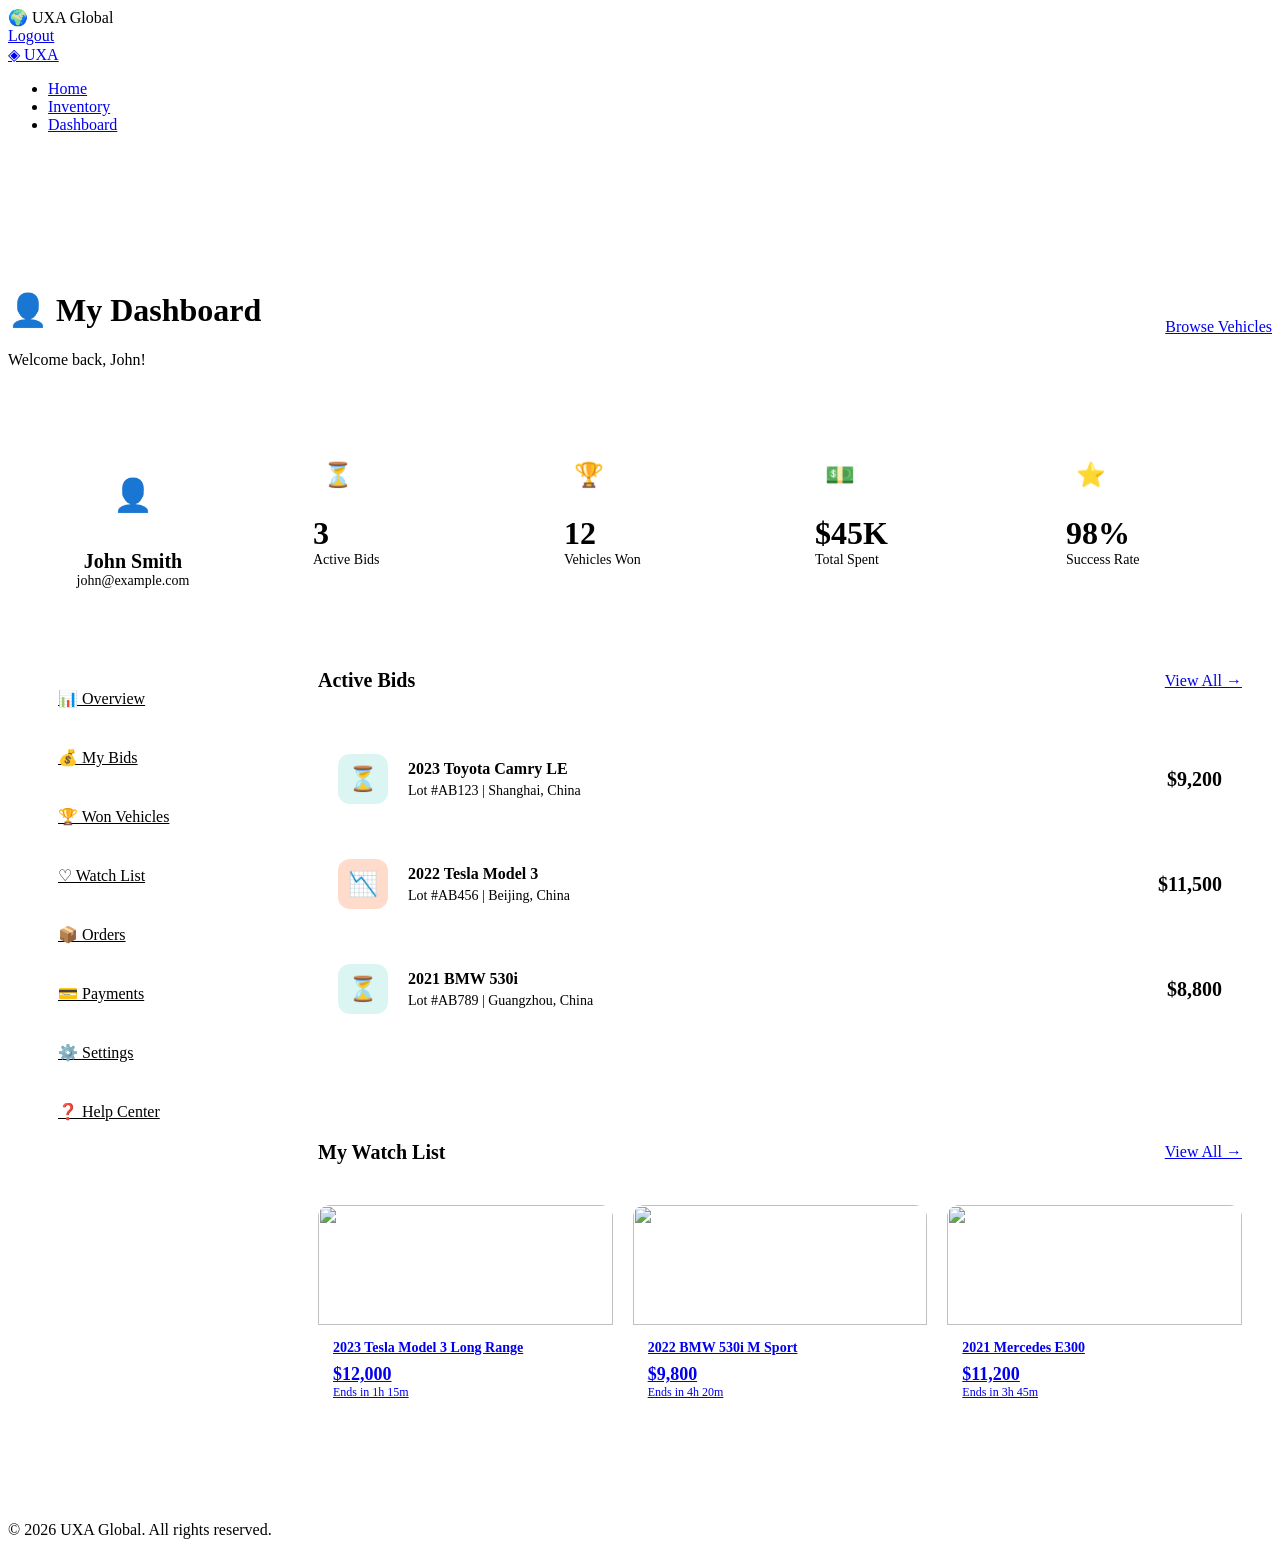
==== dashboard.html @ 8c390518 "Add files via upload" ====
<!DOCTYPE html>
<html lang="en">
<head>
    <meta charset="UTF-8">
    <meta name="viewport" content="width=device-width, initial-scale=1.0">
    <title>My Dashboard - UXA Global</title>
    <link rel="preconnect" href="https://fonts.googleapis.com">
    <link rel="preconnect" href="https://fonts.gstatic.com" crossorigin>
    <link href="https://fonts.googleapis.com/css2?family=Outfit:wght@300;400;500;600;700;800&family=Space+Mono:wght@400;700&display=swap" rel="stylesheet">
    <link rel="stylesheet" href="styles.css">
    <style>
        .dashboard-page { padding-top: 120px; padding-bottom: 60px; }
        .dashboard-header { display: flex; justify-content: space-between; align-items: center; margin-bottom: 40px; }
        .dashboard-title h1 { font-size: 32px; }
        .dashboard-title p { color: var(--text-muted); }
        
        .dashboard-layout { display: grid; grid-template-columns: 250px 1fr; gap: 30px; }
        
        .dashboard-sidebar { background: var(--bg-card); border-radius: 16px; padding: 30px; border: 1px solid var(--border); height: fit-content; }
        .sidebar-user { text-align: center; padding-bottom: 25px; border-bottom: 1px solid var(--border); margin-bottom: 25px; }
        .user-avatar {
            width: 80px; height: 80px; border-radius: 50%;
            background: var(--gradient);
            margin: 0 auto 15px;
            display: flex; align-items: center; justify-content: center;
            font-size: 32px;
        }
        .user-name { font-size: 20px; font-weight: 600; }
        .user-email { font-size: 14px; color: var(--text-muted); }
        .user-tier { 
            display: inline-block; background: var(--accent); 
            color: white; padding: 5px 15px; border-radius: 20px;
            font-size: 12px; margin-top: 10px;
        }
        
        .sidebar-menu { display: flex; flex-direction: column; gap: 10px; }
        .sidebar-menu a {
            padding: 15px 20px; border-radius: 10px;
            color: var(--text-muted); transition: all 0.3s;
        }
        .sidebar-menu a:hover, .sidebar-menu a.active {
            background: var(--bg);
            color: var(--accent);
        }
        
        .dashboard-content { display: flex; flex-direction: column; gap: 30px; }
        
        .stats-grid {
            display: grid;
            grid-template-columns: repeat(4, 1fr);
            gap: 20px;
        }
        .stat-card {
            background: var(--bg-card); border: 1px solid var(--border);
            border-radius: 16px; padding: 25px;
        }
        .stat-card-icon {
            width: 50px; height: 50px; border-radius: 12px;
            background: var(--bg); display: flex; align-items: center;
            justify-content: center; font-size: 24px; margin-bottom: 15px;
        }
        .stat-card-value { font-size: 32px; font-weight: 700; }
        .stat-card-label { color: var(--text-muted); font-size: 14px; }
        
        .content-section {
            background: var(--bg-card); border: 1px solid var(--border);
            border-radius: 16px; padding: 30px;
        }
        .section-header {
            display: flex; justify-content: space-between; align-items: center;
            margin-bottom: 25px;
        }
        .section-title { font-size: 20px; font-weight: 600; }
        
        .activity-list { display: flex; flex-direction: column; gap: 15px; }
        .activity-item {
            display: flex; align-items: center; gap: 20px;
            padding: 20px; background: var(--bg); border-radius: 12px;
        }
        .activity-icon {
            width: 50px; height: 50px; border-radius: 12px;
            display: flex; align-items: center; justify-content: center;
            font-size: 24px;
        }
        .activity-icon.winning { background: rgba(78, 205, 196, 0.2); }
        .activity-icon.outbid { background: rgba(255, 77, 0, 0.2); }
        .activity-icon.won { background: rgba(78, 205, 196, 0.2); }
        
        .activity-info { flex: 1; }
        .activity-title { font-weight: 600; margin-bottom: 5px; }
        .activity-meta { font-size: 14px; color: var(--text-muted); }
        .activity-price { font-size: 20px; font-weight: 700; color: var(--accent); }
        
        .watch-list { display: grid; grid-template-columns: repeat(3, 1fr); gap: 20px; }
        .watch-item {
            background: var(--bg); border-radius: 12px; overflow: hidden;
            transition: all 0.3s;
        }
        .watch-item:hover { transform: translateY(-5px); }
        .watch-img { height: 120px; overflow: hidden; }
        .watch-img img { width: 100%; height: 100%; object-fit: cover; }
        .watch-info { padding: 15px; }
        .watch-title { font-weight: 600; font-size: 14px; margin-bottom: 8px; white-space: nowrap; overflow: hidden; text-overflow: ellipsis; }
        .watch-price { font-size: 18px; font-weight: 700; color: var(--accent); }
        .watch-ends { font-size: 12px; color: var(--text-muted); }
        
        @media (max-width: 1200px) {
            .stats-grid { grid-template-columns: repeat(2, 1fr); }
            .watch-list { grid-template-columns: repeat(2, 1fr); }
        }
        @media (max-width: 768px) {
            .dashboard-layout { grid-template-columns: 1fr; }
            .stats-grid { grid-template-columns: 1fr; }
            .watch-list { grid-template-columns: 1fr; }
        }
    </style>
</head>
<body>
    <!-- Header -->
    <header class="header">
        <div class="header-top">
            <div class="container">
                <span class="hotline">🌍 UXA Global</span>
                <div class="header-actions">
                    <a href="#" class="btn-login">Logout</a>
                </div>
            </div>
        </div>
        <nav class="header-main">
            <div class="container">
                <a href="index.html" class="logo">
                    <span class="logo-icon">◈</span>
                    <span class="logo-text">UXA</span>
                </a>
                <ul class="nav-menu">
                    <li><a href="index.html">Home</a></li>
                    <li><a href="search.html">Inventory</a></li>
                    <li><a href="#" class="active">Dashboard</a></li>
                </ul>
            </div>
        </nav>
    </header>

    <!-- Dashboard -->
    <main class="dashboard-page">
        <div class="container">
            <div class="dashboard-header">
                <div class="dashboard-title">
                    <h1>👤 My Dashboard</h1>
                    <p>Welcome back, John!</p>
                </div>
                <a href="search.html" class="btn-register">Browse Vehicles</a>
            </div>
            
            <div class="dashboard-layout">
                <!-- Sidebar -->
                <aside class="dashboard-sidebar">
                    <div class="sidebar-user">
                        <div class="user-avatar">👤</div>
                        <div class="user-name">John Smith</div>
                        <div class="user-email">john@example.com</div>
                        <span class="user-tier">Premium Member</span>
                    </div>
                    <div class="sidebar-menu">
                        <a href="#" class="active">📊 Overview</a>
                        <a href="#">💰 My Bids</a>
                        <a href="#">🏆 Won Vehicles</a>
                        <a href="#">♡ Watch List</a>
                        <a href="#">📦 Orders</a>
                        <a href="#">💳 Payments</a>
                        <a href="#">⚙️ Settings</a>
                        <a href="#">❓ Help Center</a>
                    </div>
                </aside>
                
                <!-- Content -->
                <div class="dashboard-content">
                    <!-- Stats -->
                    <div class="stats-grid">
                        <div class="stat-card">
                            <div class="stat-card-icon">⏳</div>
                            <div class="stat-card-value">3</div>
                            <div class="stat-card-label">Active Bids</div>
                        </div>
                        <div class="stat-card">
                            <div class="stat-card-icon">🏆</div>
                            <div class="stat-card-value">12</div>
                            <div class="stat-card-label">Vehicles Won</div>
                        </div>
                        <div class="stat-card">
                            <div class="stat-card-icon">💵</div>
                            <div class="stat-card-value">$45K</div>
                            <div class="stat-card-label">Total Spent</div>
                        </div>
                        <div class="stat-card">
                            <div class="stat-card-icon">⭐</div>
                            <div class="stat-card-value">98%</div>
                            <div class="stat-card-label">Success Rate</div>
                        </div>
                    </div>
                    
                    <!-- Active Bids -->
                    <div class="content-section">
                        <div class="section-header">
                            <h2 class="section-title">Active Bids</h2>
                            <a href="#" class="view-all">View All →</a>
                        </div>
                        <div class="activity-list">
                            <div class="activity-item">
                                <div class="activity-icon winning">⏳</div>
                                <div class="activity-info">
                                    <div class="activity-title">2023 Toyota Camry LE</div>
                                    <div class="activity-meta">Lot #AB123 | Shanghai, China</div>
                                </div>
                                <div class="activity-price">$9,200</div>
                            </div>
                            <div class="activity-item">
                                <div class="activity-icon outbid">📉</div>
                                <div class="activity-info">
                                    <div class="activity-title">2022 Tesla Model 3</div>
                                    <div class="activity-meta">Lot #AB456 | Beijing, China</div>
                                </div>
                                <div class="activity-price">$11,500</div>
                            </div>
                            <div class="activity-item">
                                <div class="activity-icon winning">⏳</div>
                                <div class="activity-info">
                                    <div class="activity-title">2021 BMW 530i</div>
                                    <div class="activity-meta">Lot #AB789 | Guangzhou, China</div>
                                </div>
                                <div class="activity-price">$8,800</div>
                            </div>
                        </div>
                    </div>
                    
                    <!-- Watch List -->
                    <div class="content-section">
                        <div class="section-header">
                            <h2 class="section-title">My Watch List</h2>
                            <a href="#" class="view-all">View All →</a>
                        </div>
                        <div class="watch-list">
                            <a href="detail.html" class="watch-item">
                                <div class="watch-img">
                                    <img src="https://images.unsplash.com/photo-1560958089-b8a1929cea89?w=200&h=120&fit=crop" alt="">
                                </div>
                                <div class="watch-info">
                                    <div class="watch-title">2023 Tesla Model 3 Long Range</div>
                                    <div class="watch-price">$12,000</div>
                                    <div class="watch-ends">Ends in 1h 15m</div>
                                </div>
                            </a>
                            <a href="detail.html" class="watch-item">
                                <div class="watch-img">
                                    <img src="https://images.unsplash.com/photo-1555215695-3004980ad54e?w=200&h=120&fit=crop" alt="">
                                </div>
                                <div class="watch-info">
                                    <div class="watch-title">2022 BMW 530i M Sport</div>
                                    <div class="watch-price">$9,800</div>
                                    <div class="watch-ends">Ends in 4h 20m</div>
                                </div>
                            </a>
                            <a href="detail.html" class="watch-item">
                                <div class="watch-img">
                                    <img src="https://images.unsplash.com/photo-1542362567-b07e54358753?w=200&h=120&fit=crop" alt="">
                                </div>
                                <div class="watch-info">
                                    <div class="watch-title">2021 Mercedes E300</div>
                                    <div class="watch-price">$11,200</div>
                                    <div class="watch-ends">Ends in 3h 45m</div>
                                </div>
                            </a>
                        </div>
                    </div>
                </div>
            </div>
        </div>
    </main>

    <!-- Footer -->
    <footer class="footer">
        <div class="container">
            <div class="footer-bottom">
                <p>© 2026 UXA Global. All rights reserved.</p>
            </div>
        </div>
    </footer>
</body>
</html>
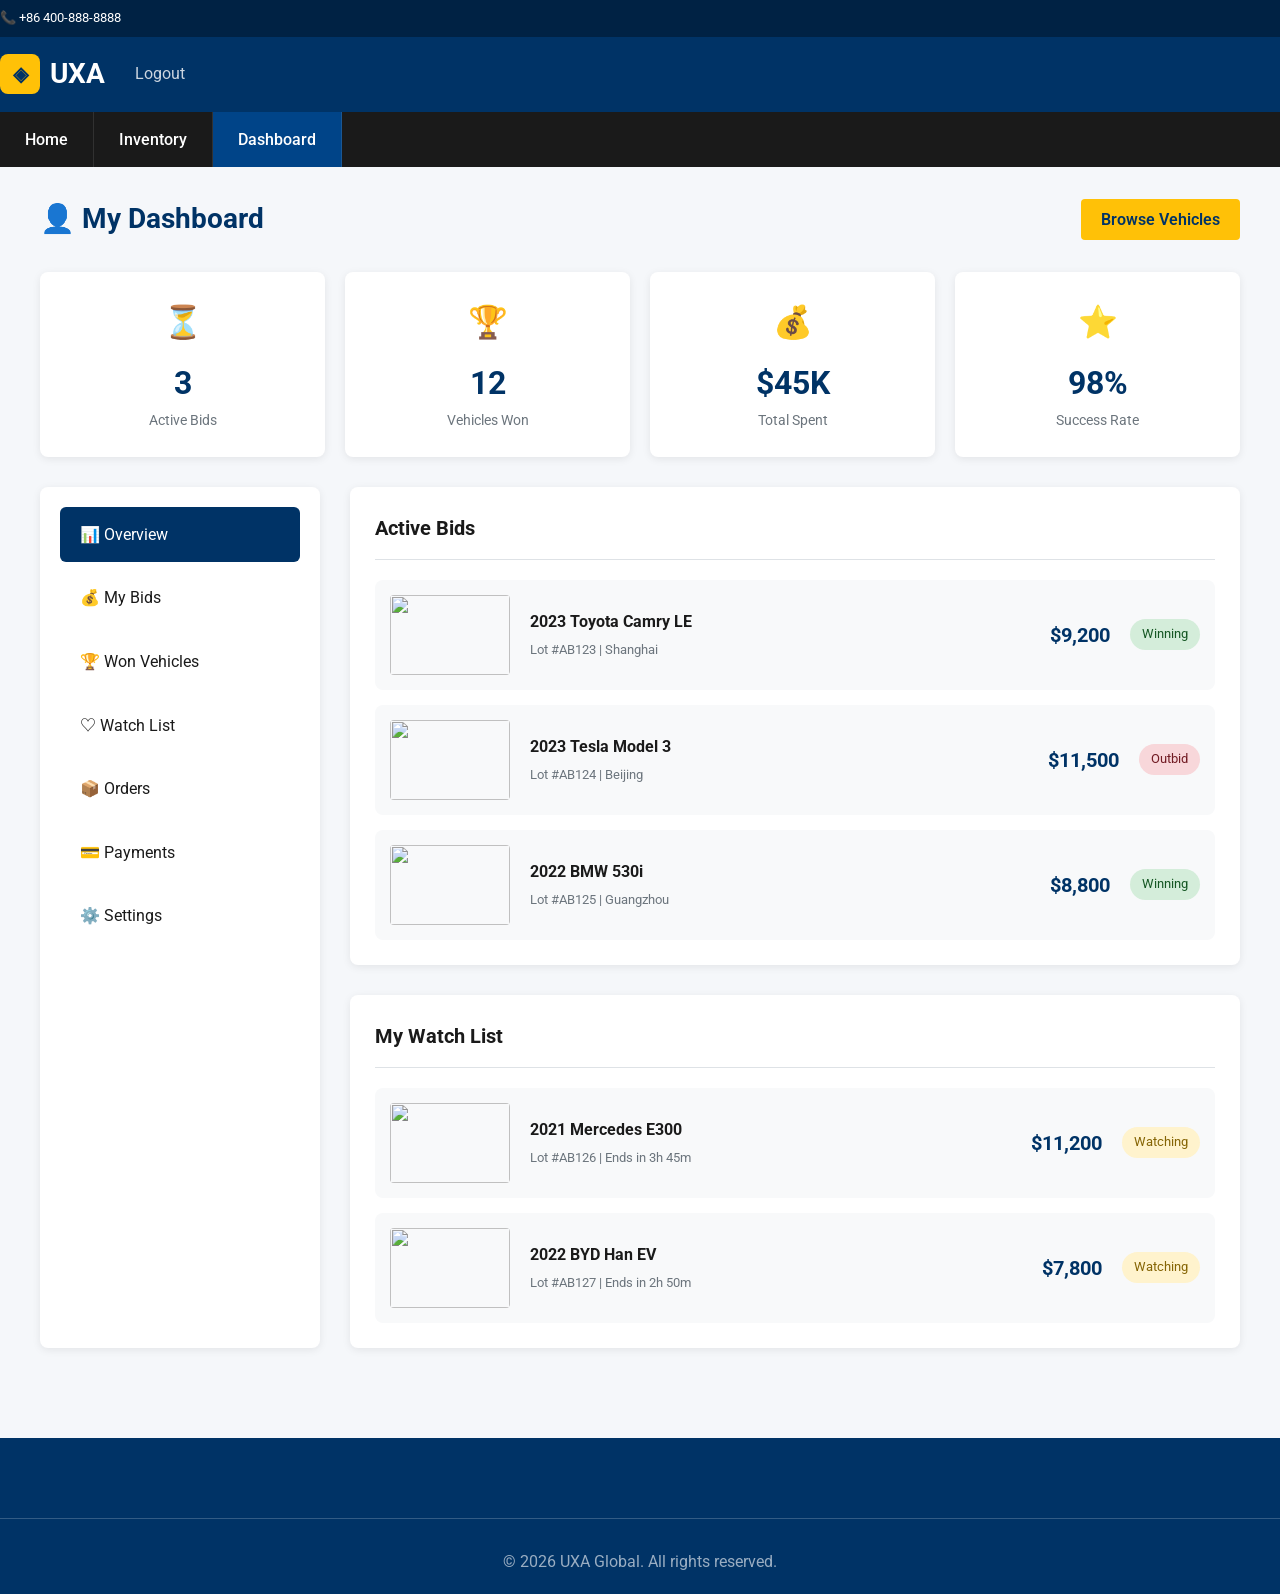
==== commit c2884e11: "Add files via upload" ====
--- a/dashboard.html
+++ b/dashboard.html
@@ -4,115 +4,126 @@
     <meta charset="UTF-8">
     <meta name="viewport" content="width=device-width, initial-scale=1.0">
     <title>My Dashboard - UXA Global</title>
-    <link rel="preconnect" href="https://fonts.googleapis.com">
-    <link rel="preconnect" href="https://fonts.gstatic.com" crossorigin>
-    <link href="https://fonts.googleapis.com/css2?family=Outfit:wght@300;400;500;600;700;800&family=Space+Mono:wght@400;700&display=swap" rel="stylesheet">
+    <link href="https://fonts.googleapis.com/css2?family=Noto+Sans+SC:wght@400;500;700&family=Roboto:wght@400;500;700&display=swap" rel="stylesheet">
     <link rel="stylesheet" href="styles.css">
     <style>
-        .dashboard-page { padding-top: 120px; padding-bottom: 60px; }
-        .dashboard-header { display: flex; justify-content: space-between; align-items: center; margin-bottom: 40px; }
-        .dashboard-title h1 { font-size: 32px; }
-        .dashboard-title p { color: var(--text-muted); }
-        
-        .dashboard-layout { display: grid; grid-template-columns: 250px 1fr; gap: 30px; }
-        
-        .dashboard-sidebar { background: var(--bg-card); border-radius: 16px; padding: 30px; border: 1px solid var(--border); height: fit-content; }
-        .sidebar-user { text-align: center; padding-bottom: 25px; border-bottom: 1px solid var(--border); margin-bottom: 25px; }
-        .user-avatar {
-            width: 80px; height: 80px; border-radius: 50%;
-            background: var(--gradient);
-            margin: 0 auto 15px;
-            display: flex; align-items: center; justify-content: center;
-            font-size: 32px;
-        }
-        .user-name { font-size: 20px; font-weight: 600; }
-        .user-email { font-size: 14px; color: var(--text-muted); }
-        .user-tier { 
-            display: inline-block; background: var(--accent); 
-            color: white; padding: 5px 15px; border-radius: 20px;
-            font-size: 12px; margin-top: 10px;
-        }
-        
-        .sidebar-menu { display: flex; flex-direction: column; gap: 10px; }
-        .sidebar-menu a {
-            padding: 15px 20px; border-radius: 10px;
-            color: var(--text-muted); transition: all 0.3s;
-        }
-        .sidebar-menu a:hover, .sidebar-menu a.active {
-            background: var(--bg);
-            color: var(--accent);
-        }
-        
-        .dashboard-content { display: flex; flex-direction: column; gap: 30px; }
-        
-        .stats-grid {
+        .dashboard-page { padding: 30px 0; }
+        .dashboard-container { max-width: 1400px; margin: 0 auto; padding: 0 40px; }
+        
+        .dashboard-header {
+            display: flex;
+            justify-content: space-between;
+            align-items: center;
+            margin-bottom: 30px;
+        }
+        .dashboard-header h1 { font-size: 28px; color: var(--primary); }
+        
+        .stats-row {
             display: grid;
             grid-template-columns: repeat(4, 1fr);
             gap: 20px;
+            margin-bottom: 30px;
         }
         .stat-card {
-            background: var(--bg-card); border: 1px solid var(--border);
-            border-radius: 16px; padding: 25px;
-        }
-        .stat-card-icon {
-            width: 50px; height: 50px; border-radius: 12px;
-            background: var(--bg); display: flex; align-items: center;
-            justify-content: center; font-size: 24px; margin-bottom: 15px;
-        }
-        .stat-card-value { font-size: 32px; font-weight: 700; }
-        .stat-card-label { color: var(--text-muted); font-size: 14px; }
-        
-        .content-section {
-            background: var(--bg-card); border: 1px solid var(--border);
-            border-radius: 16px; padding: 30px;
-        }
-        .section-header {
-            display: flex; justify-content: space-between; align-items: center;
-            margin-bottom: 25px;
-        }
-        .section-title { font-size: 20px; font-weight: 600; }
-        
-        .activity-list { display: flex; flex-direction: column; gap: 15px; }
-        .activity-item {
-            display: flex; align-items: center; gap: 20px;
-            padding: 20px; background: var(--bg); border-radius: 12px;
-        }
-        .activity-icon {
-            width: 50px; height: 50px; border-radius: 12px;
-            display: flex; align-items: center; justify-content: center;
-            font-size: 24px;
-        }
-        .activity-icon.winning { background: rgba(78, 205, 196, 0.2); }
-        .activity-icon.outbid { background: rgba(255, 77, 0, 0.2); }
-        .activity-icon.won { background: rgba(78, 205, 196, 0.2); }
-        
-        .activity-info { flex: 1; }
-        .activity-title { font-weight: 600; margin-bottom: 5px; }
-        .activity-meta { font-size: 14px; color: var(--text-muted); }
-        .activity-price { font-size: 20px; font-weight: 700; color: var(--accent); }
-        
-        .watch-list { display: grid; grid-template-columns: repeat(3, 1fr); gap: 20px; }
-        .watch-item {
-            background: var(--bg); border-radius: 12px; overflow: hidden;
+            background: white;
+            padding: 25px;
+            border-radius: 8px;
+            box-shadow: 0 2px 8px rgba(0,0,0,0.08);
+            text-align: center;
+        }
+        .stat-card .icon {
+            font-size: 32px;
+            margin-bottom: 10px;
+        }
+        .stat-card .value {
+            font-size: 32px;
+            font-weight: 700;
+            color: var(--primary);
+        }
+        .stat-card .label {
+            color: var(--gray);
+            font-size: 14px;
+        }
+        
+        .dashboard-grid {
+            display: grid;
+            grid-template-columns: 280px 1fr;
+            gap: 30px;
+        }
+        
+        .sidebar-menu {
+            background: white;
+            border-radius: 8px;
+            padding: 20px;
+            box-shadow: 0 2px 8px rgba(0,0,0,0.08);
+        }
+        .sidebar-menu a {
+            display: block;
+            padding: 15px 20px;
+            border-radius: 6px;
+            margin-bottom: 8px;
+            color: var(--dark);
             transition: all 0.3s;
         }
-        .watch-item:hover { transform: translateY(-5px); }
-        .watch-img { height: 120px; overflow: hidden; }
-        .watch-img img { width: 100%; height: 100%; object-fit: cover; }
-        .watch-info { padding: 15px; }
-        .watch-title { font-weight: 600; font-size: 14px; margin-bottom: 8px; white-space: nowrap; overflow: hidden; text-overflow: ellipsis; }
-        .watch-price { font-size: 18px; font-weight: 700; color: var(--accent); }
-        .watch-ends { font-size: 12px; color: var(--text-muted); }
-        
-        @media (max-width: 1200px) {
-            .stats-grid { grid-template-columns: repeat(2, 1fr); }
-            .watch-list { grid-template-columns: repeat(2, 1fr); }
-        }
-        @media (max-width: 768px) {
-            .dashboard-layout { grid-template-columns: 1fr; }
-            .stats-grid { grid-template-columns: 1fr; }
-            .watch-list { grid-template-columns: 1fr; }
-        }
+        .sidebar-menu a:hover,
+        .sidebar-menu a.active {
+            background: var(--primary);
+            color: white;
+        }
+        
+        .content-area {
+            display: flex;
+            flex-direction: column;
+            gap: 30px;
+        }
+        
+        .section-card {
+            background: white;
+            border-radius: 8px;
+            padding: 25px;
+            box-shadow: 0 2px 8px rgba(0,0,0,0.08);
+        }
+        .section-card h2 {
+            font-size: 20px;
+            margin-bottom: 20px;
+            padding-bottom: 15px;
+            border-bottom: 1px solid var(--border);
+        }
+        
+        .vehicle-list-mini {
+            display: flex;
+            flex-direction: column;
+            gap: 15px;
+        }
+        .vehicle-item-mini {
+            display: flex;
+            align-items: center;
+            gap: 20px;
+            padding: 15px;
+            background: var(--light-gray);
+            border-radius: 8px;
+        }
+        .vehicle-item-mini img {
+            width: 120px;
+            height: 80px;
+            border-radius: 4px;
+            object-fit: cover;
+        }
+        .vehicle-item-mini .info { flex: 1; }
+        .vehicle-item-mini h4 { font-size: 16px; margin-bottom: 5px; }
+        .vehicle-item-mini .meta { font-size: 13px; color: var(--gray); }
+        .vehicle-item-mini .price {
+            font-size: 20px;
+            font-weight: 700;
+            color: var(--primary);
+        }
+        .vehicle-item-mini .status {
+            font-size: 13px;
+            padding: 5px 12px;
+            border-radius: 20px;
+        }
+        .status.winning { background: #D4EDDA; color: #155724; }
+        .status.outbid { background: #F8D7DA; color: #721C24; }
     </style>
 </head>
 <body>
@@ -120,22 +131,26 @@
     <header class="header">
         <div class="header-top">
             <div class="container">
-                <span class="hotline">🌍 UXA Global</span>
+                <span>📞 +86 400-888-8888</span>
+            </div>
+        </div>
+        <div class="header-main">
+            <div class="container">
+                <a href="index.html" class="logo">
+                    <div class="logo-icon">◈</div>
+                    <span>UXA</span>
+                </a>
                 <div class="header-actions">
                     <a href="#" class="btn-login">Logout</a>
                 </div>
             </div>
         </div>
-        <nav class="header-main">
+        <nav class="nav-bar">
             <div class="container">
-                <a href="index.html" class="logo">
-                    <span class="logo-icon">◈</span>
-                    <span class="logo-text">UXA</span>
-                </a>
                 <ul class="nav-menu">
                     <li><a href="index.html">Home</a></li>
                     <li><a href="search.html">Inventory</a></li>
-                    <li><a href="#" class="active">Dashboard</a></li>
+                    <li><a href="dashboard.html" style="background:var(--primary-light);">Dashboard</a></li>
                 </ul>
             </div>
         </nav>
@@ -143,133 +158,101 @@
 
     <!-- Dashboard -->
     <main class="dashboard-page">
-        <div class="container">
+        <div class="dashboard-container">
             <div class="dashboard-header">
-                <div class="dashboard-title">
-                    <h1>👤 My Dashboard</h1>
-                    <p>Welcome back, John!</p>
-                </div>
+                <h1>👤 My Dashboard</h1>
                 <a href="search.html" class="btn-register">Browse Vehicles</a>
             </div>
             
-            <div class="dashboard-layout">
-                <!-- Sidebar -->
-                <aside class="dashboard-sidebar">
-                    <div class="sidebar-user">
-                        <div class="user-avatar">👤</div>
-                        <div class="user-name">John Smith</div>
-                        <div class="user-email">john@example.com</div>
-                        <span class="user-tier">Premium Member</span>
-                    </div>
-                    <div class="sidebar-menu">
-                        <a href="#" class="active">📊 Overview</a>
-                        <a href="#">💰 My Bids</a>
-                        <a href="#">🏆 Won Vehicles</a>
-                        <a href="#">♡ Watch List</a>
-                        <a href="#">📦 Orders</a>
-                        <a href="#">💳 Payments</a>
-                        <a href="#">⚙️ Settings</a>
-                        <a href="#">❓ Help Center</a>
-                    </div>
+            <div class="stats-row">
+                <div class="stat-card">
+                    <div class="icon">⏳</div>
+                    <div class="value">3</div>
+                    <div class="label">Active Bids</div>
+                </div>
+                <div class="stat-card">
+                    <div class="icon">🏆</div>
+                    <div class="value">12</div>
+                    <div class="label">Vehicles Won</div>
+                </div>
+                <div class="stat-card">
+                    <div class="icon">💰</div>
+                    <div class="value">$45K</div>
+                    <div class="label">Total Spent</div>
+                </div>
+                <div class="stat-card">
+                    <div class="icon">⭐</div>
+                    <div class="value">98%</div>
+                    <div class="label">Success Rate</div>
+                </div>
+            </div>
+            
+            <div class="dashboard-grid">
+                <aside class="sidebar-menu">
+                    <a href="#" class="active">📊 Overview</a>
+                    <a href="#">💰 My Bids</a>
+                    <a href="#">🏆 Won Vehicles</a>
+                    <a href="#">♡ Watch List</a>
+                    <a href="#">📦 Orders</a>
+                    <a href="#">💳 Payments</a>
+                    <a href="#">⚙️ Settings</a>
                 </aside>
                 
-                <!-- Content -->
-                <div class="dashboard-content">
-                    <!-- Stats -->
-                    <div class="stats-grid">
-                        <div class="stat-card">
-                            <div class="stat-card-icon">⏳</div>
-                            <div class="stat-card-value">3</div>
-                            <div class="stat-card-label">Active Bids</div>
-                        </div>
-                        <div class="stat-card">
-                            <div class="stat-card-icon">🏆</div>
-                            <div class="stat-card-value">12</div>
-                            <div class="stat-card-label">Vehicles Won</div>
-                        </div>
-                        <div class="stat-card">
-                            <div class="stat-card-icon">💵</div>
-                            <div class="stat-card-value">$45K</div>
-                            <div class="stat-card-label">Total Spent</div>
-                        </div>
-                        <div class="stat-card">
-                            <div class="stat-card-icon">⭐</div>
-                            <div class="stat-card-value">98%</div>
-                            <div class="stat-card-label">Success Rate</div>
+                <div class="content-area">
+                    <div class="section-card">
+                        <h2>Active Bids</h2>
+                        <div class="vehicle-list-mini">
+                            <div class="vehicle-item-mini">
+                                <img src="https://images.unsplash.com/photo-1552519507-da3b142c6e3d?w=120&h=80&fit=crop" alt="">
+                                <div class="info">
+                                    <h4>2023 Toyota Camry LE</h4>
+                                    <div class="meta">Lot #AB123 | Shanghai</div>
+                                </div>
+                                <div class="price">$9,200</div>
+                                <span class="status winning">Winning</span>
+                            </div>
+                            <div class="vehicle-item-mini">
+                                <img src="https://images.unsplash.com/photo-1560958089-b8a1929cea89?w=120&h=80&fit=crop" alt="">
+                                <div class="info">
+                                    <h4>2023 Tesla Model 3</h4>
+                                    <div class="meta">Lot #AB124 | Beijing</div>
+                                </div>
+                                <div class="price">$11,500</div>
+                                <span class="status outbid">Outbid</span>
+                            </div>
+                            <div class="vehicle-item-mini">
+                                <img src="https://images.unsplash.com/photo-1555215695-3004980ad54e?w=120&h=80&fit=crop" alt="">
+                                <div class="info">
+                                    <h4>2022 BMW 530i</h4>
+                                    <div class="meta">Lot #AB125 | Guangzhou</div>
+                                </div>
+                                <div class="price">$8,800</div>
+                                <span class="status winning">Winning</span>
+                            </div>
                         </div>
                     </div>
                     
-                    <!-- Active Bids -->
-                    <div class="content-section">
-                        <div class="section-header">
-                            <h2 class="section-title">Active Bids</h2>
-                            <a href="#" class="view-all">View All →</a>
-                        </div>
-                        <div class="activity-list">
-                            <div class="activity-item">
-                                <div class="activity-icon winning">⏳</div>
-                                <div class="activity-info">
-                                    <div class="activity-title">2023 Toyota Camry LE</div>
-                                    <div class="activity-meta">Lot #AB123 | Shanghai, China</div>
-                                </div>
-                                <div class="activity-price">$9,200</div>
-                            </div>
-                            <div class="activity-item">
-                                <div class="activity-icon outbid">📉</div>
-                                <div class="activity-info">
-                                    <div class="activity-title">2022 Tesla Model 3</div>
-                                    <div class="activity-meta">Lot #AB456 | Beijing, China</div>
-                                </div>
-                                <div class="activity-price">$11,500</div>
-                            </div>
-                            <div class="activity-item">
-                                <div class="activity-icon winning">⏳</div>
-                                <div class="activity-info">
-                                    <div class="activity-title">2021 BMW 530i</div>
-                                    <div class="activity-meta">Lot #AB789 | Guangzhou, China</div>
-                                </div>
-                                <div class="activity-price">$8,800</div>
-                            </div>
-                        </div>
-                    </div>
-                    
-                    <!-- Watch List -->
-                    <div class="content-section">
-                        <div class="section-header">
-                            <h2 class="section-title">My Watch List</h2>
-                            <a href="#" class="view-all">View All →</a>
-                        </div>
-                        <div class="watch-list">
-                            <a href="detail.html" class="watch-item">
-                                <div class="watch-img">
-                                    <img src="https://images.unsplash.com/photo-1560958089-b8a1929cea89?w=200&h=120&fit=crop" alt="">
-                                </div>
-                                <div class="watch-info">
-                                    <div class="watch-title">2023 Tesla Model 3 Long Range</div>
-                                    <div class="watch-price">$12,000</div>
-                                    <div class="watch-ends">Ends in 1h 15m</div>
-                                </div>
-                            </a>
-                            <a href="detail.html" class="watch-item">
-                                <div class="watch-img">
-                                    <img src="https://images.unsplash.com/photo-1555215695-3004980ad54e?w=200&h=120&fit=crop" alt="">
-                                </div>
-                                <div class="watch-info">
-                                    <div class="watch-title">2022 BMW 530i M Sport</div>
-                                    <div class="watch-price">$9,800</div>
-                                    <div class="watch-ends">Ends in 4h 20m</div>
-                                </div>
-                            </a>
-                            <a href="detail.html" class="watch-item">
-                                <div class="watch-img">
-                                    <img src="https://images.unsplash.com/photo-1542362567-b07e54358753?w=200&h=120&fit=crop" alt="">
-                                </div>
-                                <div class="watch-info">
-                                    <div class="watch-title">2021 Mercedes E300</div>
-                                    <div class="watch-price">$11,200</div>
-                                    <div class="watch-ends">Ends in 3h 45m</div>
-                                </div>
-                            </a>
+                    <div class="section-card">
+                        <h2>My Watch List</h2>
+                        <div class="vehicle-list-mini">
+                            <div class="vehicle-item-mini">
+                                <img src="https://images.unsplash.com/photo-1542362567-b07e54358753?w=120&h=80&fit=crop" alt="">
+                                <div class="info">
+                                    <h4>2021 Mercedes E300</h4>
+                                    <div class="meta">Lot #AB126 | Ends in 3h 45m</div>
+                                </div>
+                                <div class="price">$11,200</div>
+                                <span class="status" style="background:#FFF3CD;color:#856404;">Watching</span>
+                            </div>
+                            <div class="vehicle-item-mini">
+                                <img src="https://images.unsplash.com/photo-1617788138017-80ad40651399?w=120&h=80&fit=crop" alt="">
+                                <div class="info">
+                                    <h4>2022 BYD Han EV</h4>
+                                    <div class="meta">Lot #AB127 | Ends in 2h 50m</div>
+                                </div>
+                                <div class="price">$7,800</div>
+                                <span class="status" style="background:#FFF3CD;color:#856404;">Watching</span>
+                            </div>
                         </div>
                     </div>
                 </div>
@@ -279,10 +262,8 @@
 
     <!-- Footer -->
     <footer class="footer">
-        <div class="container">
-            <div class="footer-bottom">
-                <p>© 2026 UXA Global. All rights reserved.</p>
-            </div>
+        <div class="footer-bottom">
+            <p>© 2026 UXA Global. All rights reserved.</p>
         </div>
     </footer>
 </body>
--- a/styles.css
+++ b/styles.css
@@ -0,0 +1,538 @@
+/* UXA Global - Pro Auction Platform Styles */
+@import url('https://fonts.googleapis.com/css2?family=Noto+Sans+SC:wght@400;500;700&family=Roboto:wght@400;500;700&display=swap');
+
+:root {
+    --primary: #003366;
+    --primary-dark: #002244;
+    --primary-light: #004488;
+    --accent: #FFC107;
+    --accent-hover: #FFD54F;
+    --blue: #007BFF;
+    --blue-hover: #0056B3;
+    --green: #28A745;
+    --green-hover: #1E7E34;
+    --red: #DC3545;
+    --dark: #1a1a1a;
+    --gray: #6c757d;
+    --light-gray: #f8f9fa;
+    --border: #dee2e6;
+    --bg: #f5f7fa;
+    --white: #ffffff;
+}
+
+* {
+    margin: 0;
+    padding: 0;
+    box-sizing: border-box;
+}
+
+body {
+    font-family: 'Roboto', 'Noto Sans SC', sans-serif;
+    background: var(--bg);
+    color: var(--dark);
+    line-height: 1.6;
+}
+
+a { text-decoration: none; color: inherit; }
+ul { list-style: none; }
+
+/* Header */
+.header {
+    background: var(--primary);
+    color: white;
+}
+
+.header-top {
+    background: var(--primary-dark);
+    padding: 8px 0;
+    font-size: 13px;
+}
+
+.header-top .container {
+    display: flex;
+    justify-content: space-between;
+    align-items: center;
+}
+
+.header-main {
+    padding: 15px 0;
+}
+
+.header-main .container {
+    display: flex;
+    align-items: center;
+    gap: 30px;
+}
+
+.logo {
+    display: flex;
+    align-items: center;
+    gap: 10px;
+    font-size: 28px;
+    font-weight: 700;
+}
+
+.logo-icon {
+    width: 40px;
+    height: 40px;
+    background: var(--accent);
+    border-radius: 8px;
+    display: flex;
+    align-items: center;
+    justify-content: center;
+    color: var(--primary);
+    font-size: 20px;
+}
+
+.logo span { color: white; }
+
+.search-box {
+    flex: 1;
+    display: flex;
+    max-width: 600px;
+}
+
+.search-box input {
+    flex: 1;
+    padding: 12px 20px;
+    border: none;
+    border-radius: 4px 0 0 4px;
+    font-size: 14px;
+    outline: none;
+}
+
+.search-box button {
+    background: var(--accent);
+    border: none;
+    padding: 12px 25px;
+    border-radius: 0 4px 4px 0;
+    font-weight: 600;
+    color: var(--primary);
+    cursor: pointer;
+    transition: background 0.3s;
+}
+
+.search-box button:hover {
+    background: var(--accent-hover);
+}
+
+.header-actions {
+    display: flex;
+    align-items: center;
+    gap: 20px;
+}
+
+.header-actions select {
+    background: transparent;
+    border: 1px solid rgba(255,255,255,0.3);
+    color: white;
+    padding: 6px 12px;
+    border-radius: 4px;
+    cursor: pointer;
+}
+
+.header-actions select option { color: var(--dark); }
+
+.btn-login {
+    color: white;
+    opacity: 0.8;
+}
+
+.btn-register {
+    background: var(--accent);
+    color: var(--primary);
+    padding: 8px 20px;
+    border-radius: 4px;
+    font-weight: 600;
+}
+
+/* Navigation */
+.nav-bar {
+    background: #1a1a1a;
+    padding: 0;
+}
+
+.nav-bar .container {
+    display: flex;
+    align-items: center;
+}
+
+.nav-menu {
+    display: flex;
+    gap: 0;
+}
+
+.nav-menu a {
+    display: block;
+    padding: 15px 25px;
+    color: white;
+    font-weight: 500;
+    transition: background 0.3s;
+    border-right: 1px solid rgba(255,255,255,0.1);
+}
+
+.nav-menu a:hover {
+    background: var(--primary);
+}
+
+.btn-sell {
+    background: var(--accent);
+    color: var(--primary) !important;
+    font-weight: 700;
+    margin-left: auto;
+}
+
+/* Hero Section */
+.hero {
+    background: linear-gradient(135deg, var(--primary) 0%, var(--primary-light) 100%);
+    padding: 60px 0;
+    color: white;
+    text-align: center;
+}
+
+.hero h1 {
+    font-size: 42px;
+    font-weight: 700;
+    margin-bottom: 15px;
+}
+
+.hero p {
+    font-size: 20px;
+    opacity: 0.9;
+    margin-bottom: 40px;
+}
+
+.hero-stats {
+    display: flex;
+    justify-content: center;
+    gap: 80px;
+}
+
+.stat-item {
+    text-align: center;
+}
+
+.stat-item .number {
+    font-size: 48px;
+    font-weight: 700;
+    color: var(--accent);
+}
+
+.stat-item .label {
+    font-size: 14px;
+    opacity: 0.8;
+}
+
+/* Main Content */
+.main-content {
+    display: flex;
+    gap: 30px;
+    padding: 30px 0;
+    max-width: 1400px;
+    margin: 0 auto;
+    padding-left: 40px;
+    padding-right: 40px;
+}
+
+/* Sidebar */
+.sidebar {
+    width: 280px;
+    flex-shrink: 0;
+}
+
+.filter-section {
+    background: white;
+    border-radius: 8px;
+    padding: 20px;
+    margin-bottom: 20px;
+    box-shadow: 0 2px 8px rgba(0,0,0,0.08);
+}
+
+.filter-section h3 {
+    font-size: 16px;
+    margin-bottom: 15px;
+    padding-bottom: 10px;
+    border-bottom: 1px solid var(--border);
+}
+
+.filter-group {
+    margin-bottom: 15px;
+}
+
+.filter-group label {
+    display: block;
+    font-size: 13px;
+    color: var(--gray);
+    margin-bottom: 8px;
+}
+
+.filter-group select,
+.filter-group input {
+    width: 100%;
+    padding: 10px;
+    border: 1px solid var(--border);
+    border-radius: 4px;
+    font-size: 14px;
+}
+
+.filter-checkbox {
+    display: flex;
+    align-items: center;
+    gap: 10px;
+    margin-bottom: 10px;
+    cursor: pointer;
+}
+
+.filter-checkbox input {
+    width: 18px;
+    height: 18px;
+}
+
+/* Content Area */
+.content {
+    flex: 1;
+}
+
+.content-header {
+    display: flex;
+    justify-content: space-between;
+    align-items: center;
+    margin-bottom: 20px;
+}
+
+.results-count {
+    font-size: 18px;
+    font-weight: 600;
+}
+
+.view-options {
+    display: flex;
+    gap: 15px;
+    align-items: center;
+}
+
+.view-options select {
+    padding: 8px 15px;
+    border: 1px solid var(--border);
+    border-radius: 4px;
+}
+
+/* Vehicle Table */
+.vehicle-table {
+    background: white;
+    border-radius: 8px;
+    overflow: hidden;
+    box-shadow: 0 2px 8px rgba(0,0,0,0.08);
+}
+
+.table-header {
+    display: grid;
+    grid-template-columns: 120px 2fr 1fr 1fr 1fr 150px;
+    background: var(--primary);
+    color: white;
+    padding: 15px 20px;
+    font-weight: 600;
+    font-size: 13px;
+}
+
+.vehicle-row {
+    display: grid;
+    grid-template-columns: 120px 2fr 1fr 1fr 1fr 150px;
+    padding: 15px 20px;
+    border-bottom: 1px solid var(--border);
+    align-items: center;
+    transition: background 0.2s;
+}
+
+.vehicle-row:hover {
+    background: var(--light-gray);
+}
+
+.vehicle-img {
+    width: 100px;
+    height: 70px;
+    border-radius: 4px;
+    object-fit: cover;
+}
+
+.vehicle-info h4 {
+    font-size: 15px;
+    margin-bottom: 5px;
+    color: var(--primary);
+}
+
+.vehicle-info .meta {
+    font-size: 12px;
+    color: var(--gray);
+}
+
+.vehicle-info .location {
+    font-size: 12px;
+    color: var(--gray);
+    margin-top: 5px;
+}
+
+.vehicle-price {
+    text-align: center;
+}
+
+.current-bid {
+    font-size: 18px;
+    font-weight: 700;
+    color: var(--primary);
+}
+
+.starting-price {
+    font-size: 12px;
+    color: var(--gray);
+}
+
+.vehicle-status {
+    text-align: center;
+}
+
+.status-tag {
+    display: inline-block;
+    padding: 5px 12px;
+    border-radius: 20px;
+    font-size: 12px;
+    font-weight: 600;
+}
+
+.status-tag.reserve {
+    background: #FFF3CD;
+    color: #856404;
+}
+
+.status-tag.no-reserve {
+    background: #D4EDDA;
+    color: #155724;
+}
+
+.countdown {
+    color: var(--red);
+    font-weight: 600;
+    font-size: 13px;
+    margin-top: 5px;
+}
+
+.vehicle-actions {
+    display: flex;
+    flex-direction: column;
+    gap: 8px;
+}
+
+.btn-bid {
+    background: var(--blue);
+    color: white;
+    padding: 8px 15px;
+    border-radius: 4px;
+    text-align: center;
+    font-weight: 600;
+    transition: background 0.3s;
+}
+
+.btn-bid:hover {
+    background: var(--blue-hover);
+}
+
+.btn-detail {
+    background: var(--accent);
+    color: var(--primary);
+    padding: 8px 15px;
+    border-radius: 4px;
+    text-align: center;
+    font-weight: 600;
+}
+
+.btn-detail:hover {
+    background: var(--accent-hover);
+}
+
+/* Pagination */
+.pagination {
+    display: flex;
+    justify-content: center;
+    gap: 10px;
+    margin-top: 30px;
+}
+
+.pagination a,
+.pagination span {
+    display: inline-block;
+    padding: 8px 15px;
+    border: 1px solid var(--border);
+    border-radius: 4px;
+    color: var(--primary);
+}
+
+.pagination a.active {
+    background: var(--primary);
+    color: white;
+    border-color: var(--primary);
+}
+
+/* Footer */
+.footer {
+    background: var(--primary);
+    color: white;
+    padding: 50px 0 20px;
+    margin-top: 60px;
+}
+
+.footer-grid {
+    display: grid;
+    grid-template-columns: repeat(4, 1fr);
+    gap: 40px;
+    max-width: 1400px;
+    margin: 0 auto;
+    padding: 0 40px;
+}
+
+.footer-col h4 {
+    font-size: 16px;
+    margin-bottom: 20px;
+    color: var(--accent);
+}
+
+.footer-col a {
+    display: block;
+    color: rgba(255,255,255,0.7);
+    margin-bottom: 10px;
+    font-size: 14px;
+}
+
+.footer-col a:hover {
+    color: white;
+}
+
+.footer-bottom {
+    text-align: center;
+    padding-top: 30px;
+    margin-top: 30px;
+    border-top: 1px solid rgba(255,255,255,0.2);
+    color: rgba(255,255,255,0.6);
+}
+
+.container {
+    max-width: 1400px;
+    margin: 0 auto;
+}
+
+/* Responsive */
+@media (max-width: 1200px) {
+    .main-content {
+        flex-direction: column;
+    }
+    .sidebar {
+        width: 100%;
+    }
+    .table-header,
+    .vehicle-row {
+        grid-template-columns: 100px 1fr 100px 100px;
+    }
+    .vehicle-row > *:nth-child(4),
+    .vehicle-row > *:nth-child(5) {
+        display: none;
+    }
+}
